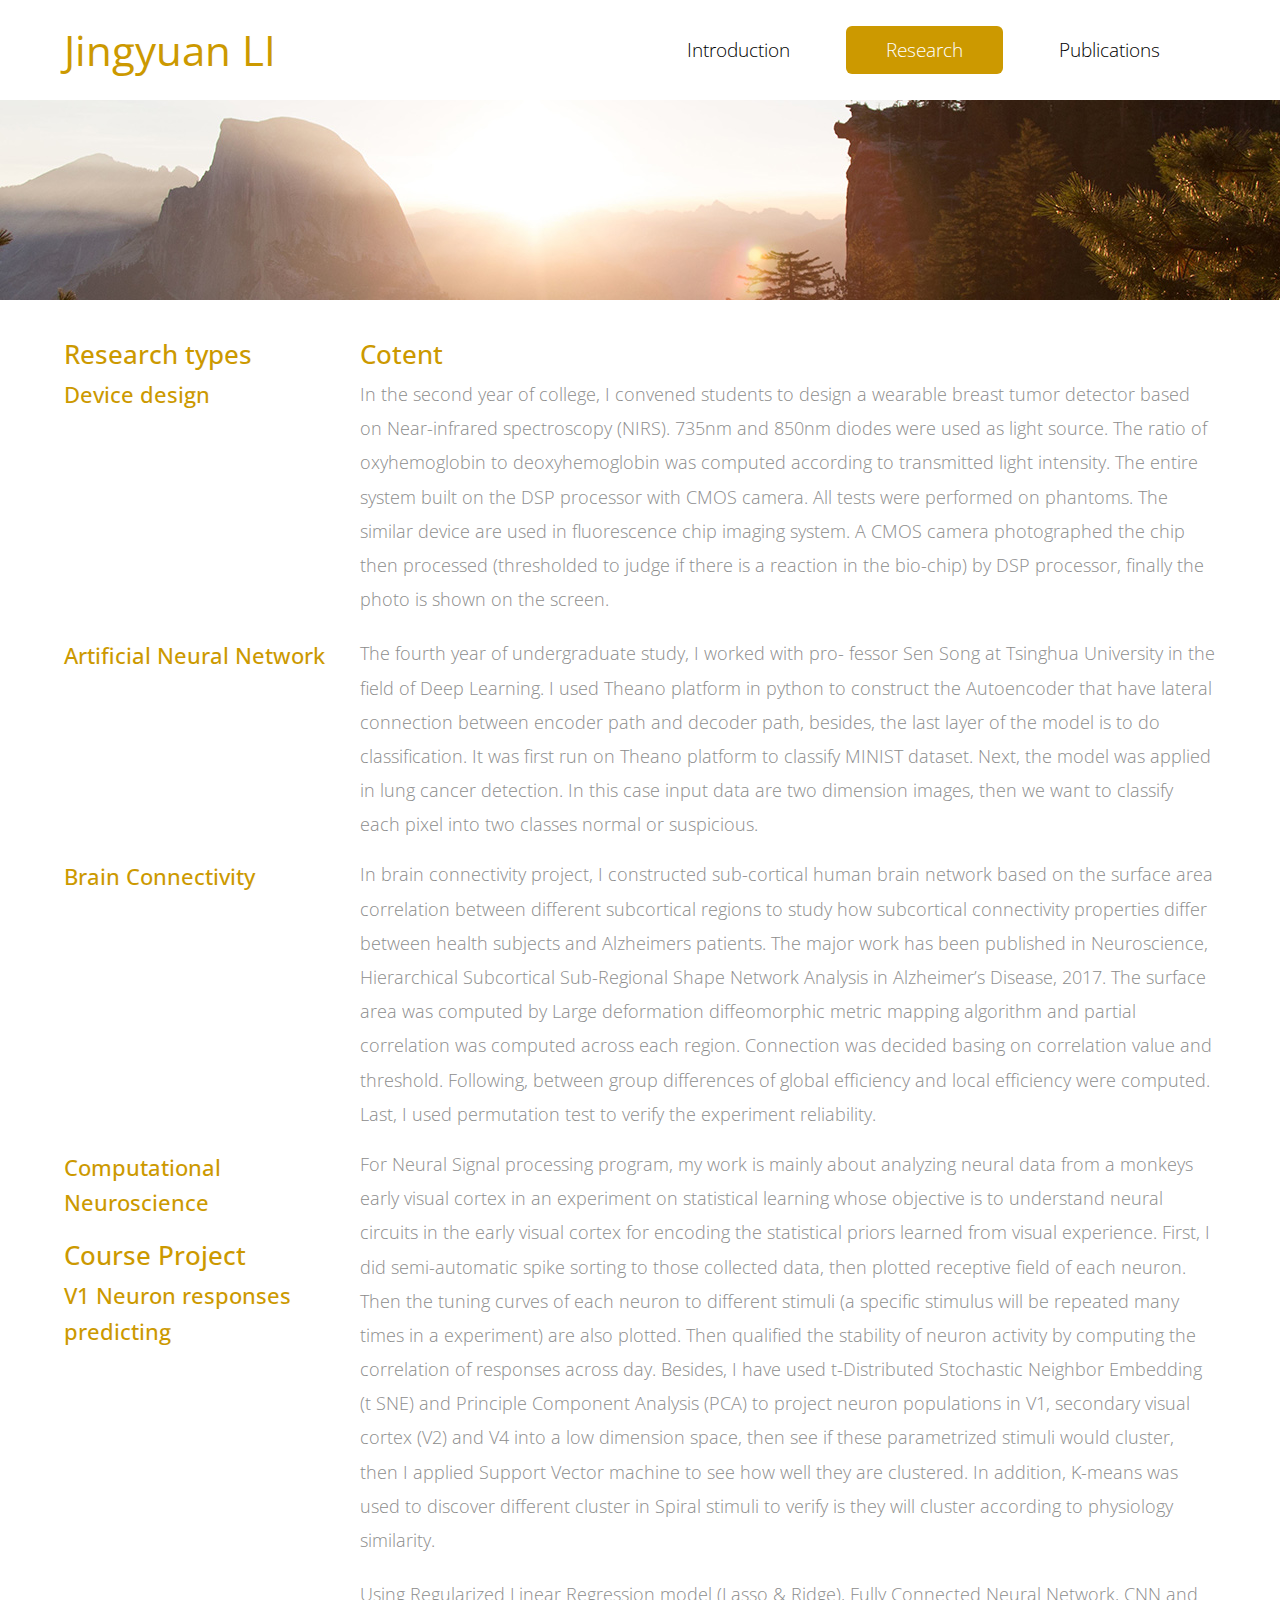
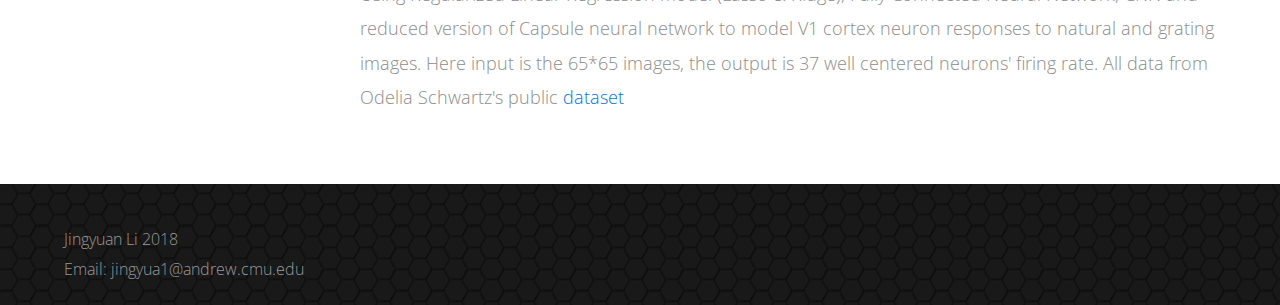
==== about.html @ c5bc5952 "my webpage" ====
<!DOCTYPE html>
<html>
<head>
    <meta charset="utf-8">
    <meta http-equiv="X-UA-Compatible" content="IE=edge">
    <meta name="viewport" content="width=device-width, initial-scale=1">

    <title>Classic - About Page</title>
<!--
Classic Template
http://www.templatemo.com/tm-488-classic
-->
    <!-- load stylesheets -->
    <link rel="stylesheet" href="https://fonts.googleapis.com/css?family=Open+Sans:300,400">  <!-- Google web font "Open Sans" -->
    <link rel="stylesheet" href="css/bootstrap.min.css">                                      <!-- Bootstrap style -->
    <link rel="stylesheet" href="css/templatemo-style.css">                                   <!-- Templatemo style -->

    <!-- HTML5 shim and Respond.js for IE8 support of HTML5 elements and media queries -->
    <!-- WARNING: Respond.js doesn't work if you view the page via file:// -->
        <!--[if lt IE 9]>
          <script src="https://oss.maxcdn.com/html5shiv/3.7.2/html5shiv.min.js"></script>
          <script src="https://oss.maxcdn.com/respond/1.4.2/respond.min.js"></script>
          <![endif]-->
</head>

    <body>
       
        <div class="tm-header">
            <div class="container-fluid">
                <div class="tm-header-inner">
                    <a href="#" class="navbar-brand tm-site-name">Jingyuan LI</a>
                    
                    <!-- navbar -->
                    <nav class="navbar tm-main-nav">

                        <button class="navbar-toggler hidden-md-up" type="button" data-toggle="collapse" data-target="#tmNavbar">
                            &#9776;
                        </button>
                        
                        <div class="collapse navbar-toggleable-sm" id="tmNavbar">
                            <ul class="nav navbar-nav">
                                <li class="nav-item">
                                    <a href="index.html" class="nav-link">Introduction</a>
                                </li>
                                <li class="nav-item active">
                                    <a href="about.html" class="nav-link">Research</a>
                                </li>
                                <li class="nav-item">
                                    <a href="blog.html" class="nav-link">Publications</a>
                                </li>
                            </ul>                        
                        </div>
                        
                    </nav>  

                </div>                                  
            </div>            
        </div>

        <div class="tm-about-img-container">
            
        </div>

        <section class="tm-section">
            <div class="container-fluid">
                <div class="row tm-2-rows-sm-swap">
                    <div class="col-xs-12 col-sm-12 col-md-4 col-lg-3 col-xl-3 tm-2-rows-sm-down-2">
                        <!--
                        <h3 class="tm-gold-text">Sidebar Links</h3>
                        
                        <nav>
                            <ul class="nav">
                                <li><a href="#" class="tm-text-link">Lorem ipsum dolor sit</a></li>
                                <li><a href="#" class="tm-text-link">Tincidunt non faucibus placerat</a></li>
                                <li><a href="#" class="tm-text-link">Vestibulum tempor ac lectus</a></li>
                                <li><a href="#" class="tm-text-link">Fusce non turpis euismod</a></li>
                                <li><a href="#" class="tm-text-link">Nam in augue consectetur</a></li>
                                <li><a href="#" class="tm-text-link">Text Link Color #006699</a></li>
                            </ul>
                        </nav>
                        -->
                        <h3 class="tm-gold-text">Research types</h3>
                        <h4 class="tm-margin-b-type1 tm-gold-text">Device design</h4>
                        <h4 class="tm-margin-b-type2 tm-gold-text">Artificial Neural Network</h4>
                        <h4 class="tm-margin-b-type3 tm-gold-text">Brain Connectivity</h4>
                        <h4 class="tm-margin-b-type4 tm-gold-text">Computational Neuroscience</h4>
                        <h3 class="tm-gold-text">Course Project</h3>
                        <h4 class="tm-margin-b-type4 tm-gold-text">V1 Neuron responses predicting</h4>


                    </div>

                    <div class="col-xs-12 col-sm-12 col-md-8 col-lg-9 col-xl-9 tm-2-rows-sm-down-1">
                        <h3 class="tm-gold-text">Cotent</h3>
                        <p class="tm-margin-b-20">In the second year of college, I convened students to design a wearable breast tumor
                            detector based on Near-infrared spectroscopy (NIRS). 735nm and 850nm diodes were used
                            as light source. The ratio of oxyhemoglobin to deoxyhemoglobin was computed according
                            to transmitted light intensity. The entire system built on the DSP processor with CMOS
                            camera. All tests were performed on phantoms. The similar device are used in fluorescence chip imaging system.
                            A CMOS camera photographed the chip then processed (thresholded to judge if there is a
                            reaction in the bio-chip) by DSP processor, finally the photo is shown on the screen.</p>
                        <p> The fourth year of undergraduate study, I worked with pro- fessor Sen Song at Tsinghua
                            University in the field of Deep Learning. I used Theano platform in python to construct
                            the Autoencoder that have lateral connection between encoder path and decoder path, besides,
                            the last layer of the model is to do classification. It was first run on Theano platform to
                            classify MINIST dataset. Next, the model was applied in lung cancer detection.
                            In this case input data are two dimension images, then we want to classify each pixel into two classes normal
                            or suspicious.</p>
                        <p>In brain connectivity project, I constructed sub-cortical human brain network
                            based on the surface area correlation between different subcortical regions to study
                            how subcortical connectivity properties differ between health subjects and Alzheimers
                            patients. The major work has been published in Neuroscience, Hierarchical Subcortical
                            Sub-Regional Shape Network Analysis in Alzheimer’s Disease, 2017.
                            The surface area was computed by Large deformation diffeomorphic metric mapping algorithm
                            and partial correlation was computed across each region. Connection was decided basing on
                            correlation value and threshold. Following, between group differences of global efficiency
                            and local efficiency were computed. Last, I used permutation test to verify the experiment
                            reliability.
                         </p>
                        <p class="tm-margin-b-20">
                            For Neural Signal processing program, my work is mainly about analyzing neural data from a monkeys
                            early visual cortex in an experiment on statistical learning whose objective is to understand neural
                            circuits in the early visual cortex for encoding the statistical priors learned from visual experience.
                            First, I did semi-automatic spike sorting to those collected data, then plotted receptive field of each neuron.
                            Then the tuning curves of each neuron to different stimuli (a specific stimulus will be repeated many times in a
                            experiment) are also plotted. Then qualified the stability of neuron activity by computing the correlation of
                            responses across day. Besides, I have used t-Distributed Stochastic Neighbor Embedding (t SNE) and Principle
                            Component Analysis (PCA) to project neuron populations in V1, secondary visual cortex (V2) and V4 into a
                            low dimension space, then see if these parametrized stimuli would cluster, then I applied Support Vector machine
                            to see how well they are clustered. In addition, K-means was used to discover different cluster in Spiral stimuli
                            to verify is they will cluster according to physiology similarity.
                        </p>
                        <p class="tm-margin-b-20">
                            Using Regularized Linear Regression model (Lasso & Ridge), Fully Connected Neural Network, CNN and reduced version of Capsule neural network
                            to model V1 cortex neuron responses to natural and grating images. Here input is the 65*65 images, the output is 37 well centered
                            neurons' firing rate. All data from Odelia Schwartz's public <a class="tm-margin-b-10" href="https://www.nature.com/articles/nn.4128">dataset</a>
                        </p>
                    </div>
                </div>

                </div> <!-- row -->

            </div>
        </section>
        
        <footer class="tm-footer">
            <div class="container-fluid">




                    <!-- Add the extra clearfix for only the required viewport 
                        http://stackoverflow.com/questions/24590222/bootstrap-3-grid-with-different-height-in-each-item-is-it-solvable-using-only
                    -->

                <div class="row">
                    <div class="col-xs-12 tm-copyright-col">
                        <p class="tm-copyright-text">Jingyuan Li 2018</p>
                        <p class="tm-copyright-text">Email: jingyua1@andrew.cmu.edu</p>
                    </div>
                </div>
            </div>
        </footer>

        <!-- load JS files -->
        <script src="js/jquery-1.11.3.min.js"></script>             <!-- jQuery (https://jquery.com/download/) -->
        <script src="https://www.atlasestateagents.co.uk/javascript/tether.min.js"></script> <!-- Tether for Bootstrap, http://stackoverflow.com/questions/34567939/how-to-fix-the-error-error-bootstrap-tooltips-require-tether-http-github-h --> 
        <script src="js/bootstrap.min.js"></script>                 <!-- Bootstrap (http://v4-alpha.getbootstrap.com/) -->
       
</body>
</html>
---- css/templatemo-style.css ----
/* 

Classic Template

http://www.templatemo.com/tm-488-classic

-----------------------------*/

body {
	color: #8c8c8c;
	font-family: 'Open Sans', Helvetica, Arial, sans-serif;
	font-size: 18px;
	font-weight: 300;
	overflow-x: hidden;
}

a, button { transition: all 0.3s ease; }
a:hover,
a:focus {
	text-decoration: none;
	outline: none;
}

h2 { font-size: 2.2rem; }
.tm-thin-font { font-weight: 300; }

.container-fluid {
	margin-left: auto;
	margin-right: auto;
	max-width: 2780px;
	overflow-x: hidden;
}

@media (max-width: 2780px) {
	.container-fluid {
		padding-left: 5%;
		padding-right: 5%;
	}
}

.tm-header-inner {
	display: -webkit-flex;
	display: -ms-flexbox;
	display: flex;
	-webkit-align-items: center;
	    -ms-flex-align: center;
	        align-items: center;
	-webkit-justify-content: space-between;
	    -ms-flex-pack: justify;
	        justify-content: space-between;
	height: 100px;
}

.tm-site-name {
	color: #cc9900;
	display: block;
	font-size: 2.6rem;
	font-weight: 400;
}

.tm-main-nav { font-size: 1.2rem; }

.navbar-nav .nav-link {
	border-radius: 6px;
	color: black;
	padding: 10px 40px;
}

.nav-item.active .nav-link,
.nav-link:hover,
.nav-link:focus {
	color: white;
	background-color: #cc9900;

}

.tm-gold-text { color: #cc9900; }

.tm-section {
	padding-top: 40px;
	padding-bottom: 50px;
}

.tm-home-img-container {
	background-image: url('../img/tm-home-img.jpg');
	background-size: auto;
	background-position: center;
	background-repeat: no-repeat;
	height: 500px;
}

.tm-about-img-container { background-image: url('../img/tm-about-img.jpg');	}
.tm-blog-img-container { background-image: url('../img/tm-blog-img.jpg'); }
.tm-contact-img-container { background-image: url('../img/tm-contact-img.jpg'); }

.tm-about-img-container,
.tm-blog-img-container,
.tm-contact-img-container {
	background-size: auto 200px;
	background-position: center;
	background-repeat: no-repeat;
	height: 200px;
}

.tm-title {
	margin-bottom: 1rem;
	line-height: 1.4;
}

.tm-subtitle {
	font-size: 1.4rem;
	max-width: 800px;
	margin: 0 auto 80px;
}

.tm-content-box {
	max-width: 620px;
	margin: 0 auto;
}

h3 { font-size: 1.65rem; }
h4 { 
	font-size: 1.4rem;
	line-height: 1.6;
}

.tm-btn {
	color: white;
	background-color: #cc9900;
	border: none;
	border-radius: 5px;
	display: inline-block;
	padding: 10px 30px;
}

.tm-btn:hover,
.tm-btn:focus {
	background-color: #906E09;
	color: white;
	outline: none;
}

.tm-btn-gray { background-color: #666666; }
.tm-btn-gray:hover,
.tm-btn-gray:focus {
	background-color: #515050;	
}
.tm-margin-b-5 { margin-bottom: 5px; }
.tm-margin-b-15 { margin-bottom: 15px; }
.tm-margin-b-20 { margin-bottom: 20px; }
.tm-margin-b-30 { margin-bottom: 30px; }
.tm-margin-b-40 { margin-bottom: 40px; }
.tm-margin-b-type1 { margin-bottom: 225px; }
.tm-margin-b-type2 { margin-bottom: 185px; }
.tm-margin-b-type3 { margin-bottom: 255px; }
.tm-margin-b-type4 { margin-bottom: 20px; }
.tm-margin-t-big { margin-top: 90px; }
.tm-margin-t-mid { margin-top: 60px; }
.tm-margin-t-small { margin-top: 30px; }

.tm-text-link { 
	color: #006699; 
	line-height: 2.8;
	text-decoration: underline;
}
.tm-overflow-auto { overflow: auto; }
.tm-small-font { font-size: 1rem; }
.tm-related-post { margin-bottom: 40px; }
.tm-related-post:last-child { margin-bottom: 0; }
.media-left { padding-right: 25px; }
.media-body {
	border-bottom: 1px solid #ccc;
	padding-bottom: 25px;
}

.tm-media-description { margin-bottom: 0; }

.tm-2-col-right { padding-left: 20px; }
.tm-6-col-right { padding-left: 80px; }
.tm-footer {
	color: #c6c6c6;
	background-color: #191919;
	background-image: url('../img/classic-pattern-bg.png');
	font-size: 1rem;
	padding-top: 40px;
	padding-bottom: 20px;
}

.tm-footer-links-container { padding-left: 10px; }

.tm-footer-link {
	color: #CCCC66;
	line-height: 2.8;
	text-decoration: underline;
}

.tm-footer-link:hover,
.tm-footer-link:focus {
	color: #CCCC66;
	text-decoration: none;
}
.tm-footer-thumbnail { margin-bottom: 5px; }

.tm-copyright-text { 
	color: #999999; 
	margin-bottom: 0;
}

hr { border-top: 1px solid #CCCCCC; }
p { line-height: 1.9; }

.tm-gray-bg { 
	background-color: #CCCCCC; 
	color: black;
	padding: 30px 20px 20px;
}
.tm-footer-content-box-title { margin-bottom: 30px; }

.tm-img-post { margin-bottom: 30px; }

.tm-aside-r { padding-left: 30px; }

.form-control {
	border-radius: 0;
	font-size: 1.1rem;
	padding: 0.75rem 1rem;
}

.form-control:focus { border-color: #CC9900; }

.tm-form-description { margin-top: 30px; }
.tm-contact-form { padding-top: 20px; }

#google-map {
    height: 333px;
    width: 100%;
    margin-top: 40px;
}

.tm-contact-right { padding-left: 30px; }
.tm-p-small { font-size: 1rem; }

@media (max-width: 1199px) {
	.tm-2-col-left { padding-right: 0; }
	.tm-2-col-right { padding-left: 0; }
	.tm-text-link {
		line-height: 2.2;
	}
	.container-fluid {
		padding-left: 4%;
		padding-right: 4%;
	}
}

@media (max-width: 991px){

	.tm-home-img-container {
		background:none;
		height: auto;
	}

	.tm-subtitle { margin-bottom: 40px; }
	
	#tmNavbar .navbar-nav .nav-link { padding: 10px 25px; }
	.media { max-width: 240px; }
	.media-left {
		display: block;
		margin-bottom: 20px;
	}

	.tm-content-box { margin-bottom: 50px; }
	.tm-text-link { line-height: 2.4; }

	.tm-section {
	    padding-top: 50px;
	    padding-bottom: 60px;
	}

	.tm-2-col-left, .tm-2-col-right { 
		margin: 0 auto;
		max-width: 660px; 
	}
	
	.tm-margin-t-big { margin-top: 30px; }
	.media { max-width: 100%; }
	.media-left {
		display: table-cell;
		margin-bottom: 0;
	}

	.tm-footer-content-box { margin-bottom: 40px; }

	.tm-2-rows-md-swap {
		display: -webkit-flex;
		display: -ms-flexbox;
		display: flex;
		-webkit-flex-direction: column;
		    -ms-flex-direction: column;
		        flex-direction: column;
	}

	.tm-2-rows-md-down-1 {
		-webkit-order: 1;
		    -ms-flex-order: 1;
		        order: 1;		
	}
	.tm-2-rows-md-down-2 {
		-webkit-order: 2;
		    -ms-flex-order: 2;
		        order: 2;
		margin-bottom: 0;
		margin-top: 30px;		
	}

	.tm-contact-right { 
		padding-left: 15px; 
		padding-top: 40px;
	}
}

@media (max-width: 897px) {
	.tm-btn {
		padding: 10px 15px;
		font-size: 1rem;
	}
}

@media (max-width: 767px) {
	.tm-main-nav {
		position: fixed;
		right: 0;
		top: 21px;
		z-index: 1000;
	}
	#tmNavbar .navbar-nav .nav-item { float: none; }
	#tmNavbar .navbar-nav .nav-link { padding: 10px 35px; }
	#tmNavbar {
		background: white; 
		border-radius: 6px;
	}
	#tmNavbar .navbar-nav .nav-item+.nav-item { margin-left: 0; }
	.navbar-toggler {
		background: white;
		border-color: #cc9900;
		color: #cc9900;
		display: block;
		margin-left: auto;
		margin-right: 0;
	}
	.navbar-toggler:focus { outline: none; }
	.tm-content-box { margin-bottom: 50px; }
	
	.tm-2-col-left {
		padding-right: 0;
		max-width: 660px;
	}

	.tm-2-col-right { padding-left: 0; }
	.tm-margin-b-40 { margin-bottom: 25px; }
	
	.tm-copyright-text { padding-top: 0; }
	.tm-gray-bg { padding: 20px 20px 10px; }
	.tm-footer { padding-bottom: 15px; }

	.tm-2-rows-sm-swap {
		display: -webkit-flex;
		display: -ms-flexbox;
		display: flex;
		-webkit-flex-direction: column;
		    -ms-flex-direction: column;
		        flex-direction: column;
	}

	.tm-2-rows-sm-down-1 {
		-webkit-order: 1;
		    -ms-flex-order: 1;
		        order: 1;		
	}
	.tm-2-rows-sm-down-2 {
		-webkit-order: 2;
		    -ms-flex-order: 2;
		        order: 2;
		margin-bottom: 0;
		margin-top: 30px;		
	}

	.tm-sm-m-b { margin-bottom: 20px; }
	.tm-aside-r { padding-left: 15px; }
	.tm-aside-container {
		max-width: 310px;
		margin: 0 auto;
	}

	.tm-blog-post {	padding-bottom: 10px; }
	.tm-content-box-contact {
		margin-top: 40px;
		margin-bottom: 0;
	}

	.tm-contact-row-related-posts {	margin-top: 40px; }
}

@media (max-width: 543px) {
	.tm-footer-links-container { padding-left: 0; }
	.tm-xs-m-t { margin-top: 20px; }
	.tm-btn { padding: 10px 30px; }
}

@media(max-width: 510px) {
	.media { max-width: 240px; }
	.media-left {
		display: block;
		margin-bottom: 20px;
	}
		
	.tm-section {
		padding-top: 10%;
		padding-bottom: 10%;
	}

	.tm-subtitle { margin-bottom: 20px; }
	.tm-margin-b-40 { margin-bottom: 15px; }
	.tm-content-box { margin-bottom: 40px; }
	.tm-margin-t-mid { margin-top: 30px; }
	.tm-footer-content-box { margin-bottom: 40px; }
	.tm-footer-content-box-title { margin-bottom: 15px; }
	#google-map { margin-top: 25px; }
	.tm-map-section { margin-top: 50px; }

	.tm-contact-related-posts-container {
		max-width: 240px;
		margin-left: auto;
		margin-right: auto;
	}
}
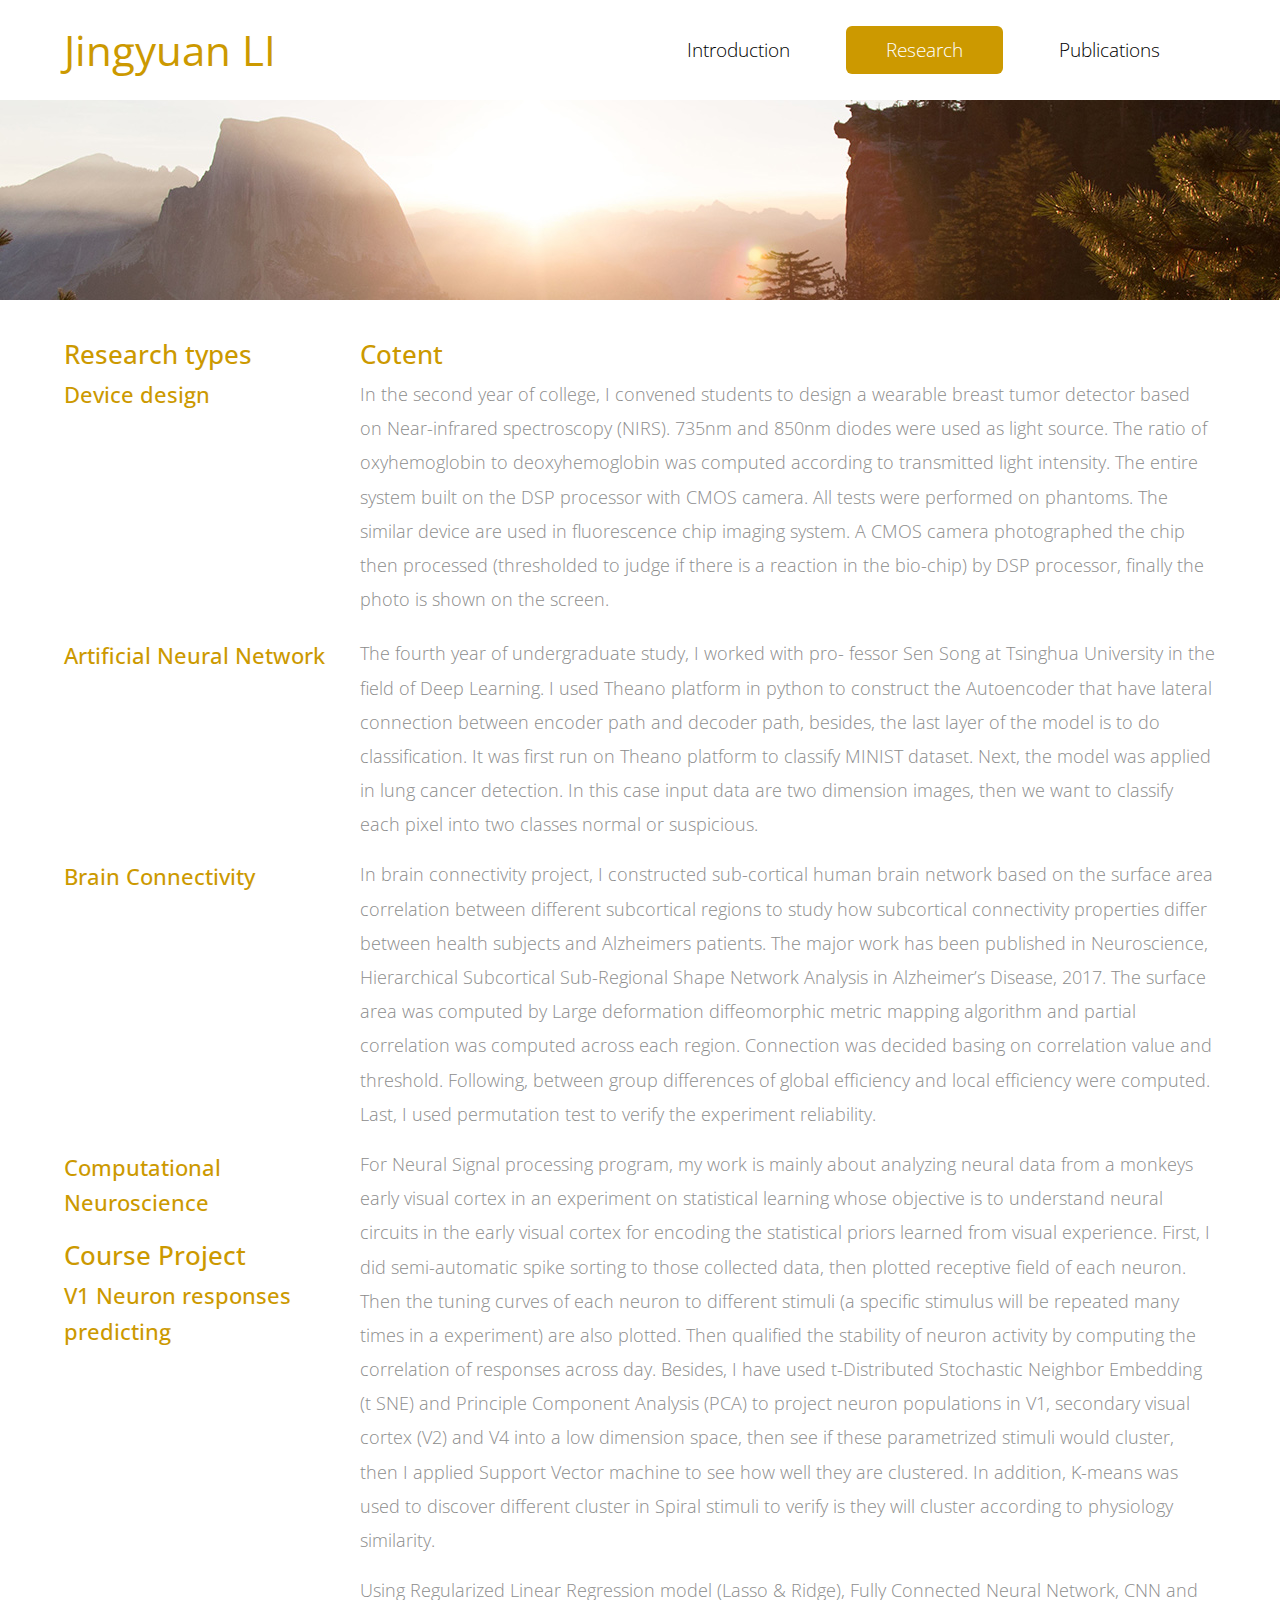
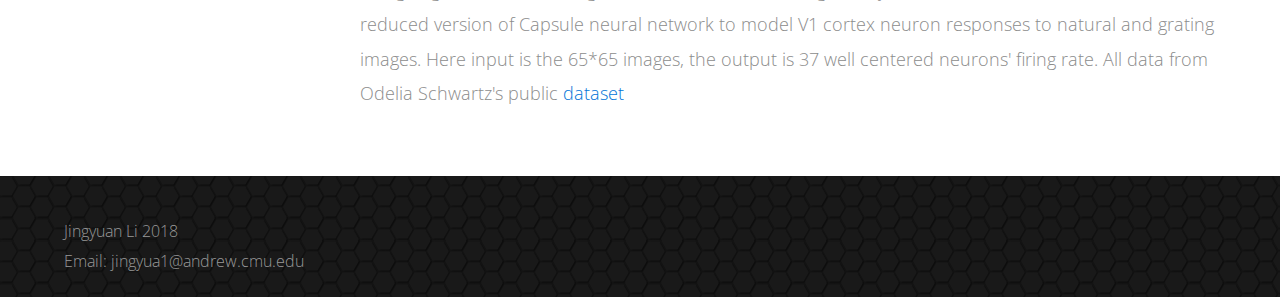
==== commit 8f01049b: "revise some mistakes" ====
--- a/about.html
+++ b/about.html
@@ -117,7 +117,7 @@
                             and local efficiency were computed. Last, I used permutation test to verify the experiment
                             reliability.
                          </p>
-                        <p class="tm-margin-b-20">
+                        <p class="tm-margin-b-60">
                             For Neural Signal processing program, my work is mainly about analyzing neural data from a monkeys
                             early visual cortex in an experiment on statistical learning whose objective is to understand neural
                             circuits in the early visual cortex for encoding the statistical priors learned from visual experience.
@@ -130,7 +130,8 @@
                             to see how well they are clustered. In addition, K-means was used to discover different cluster in Spiral stimuli
                             to verify is they will cluster according to physiology similarity.
                         </p>
-                        <p class="tm-margin-b-20">
+
+                        <p class="tm-margin-b-big">
                             Using Regularized Linear Regression model (Lasso & Ridge), Fully Connected Neural Network, CNN and reduced version of Capsule neural network
                             to model V1 cortex neuron responses to natural and grating images. Here input is the 65*65 images, the output is 37 well centered
                             neurons' firing rate. All data from Odelia Schwartz's public <a class="tm-margin-b-10" href="https://www.nature.com/articles/nn.4128">dataset</a>
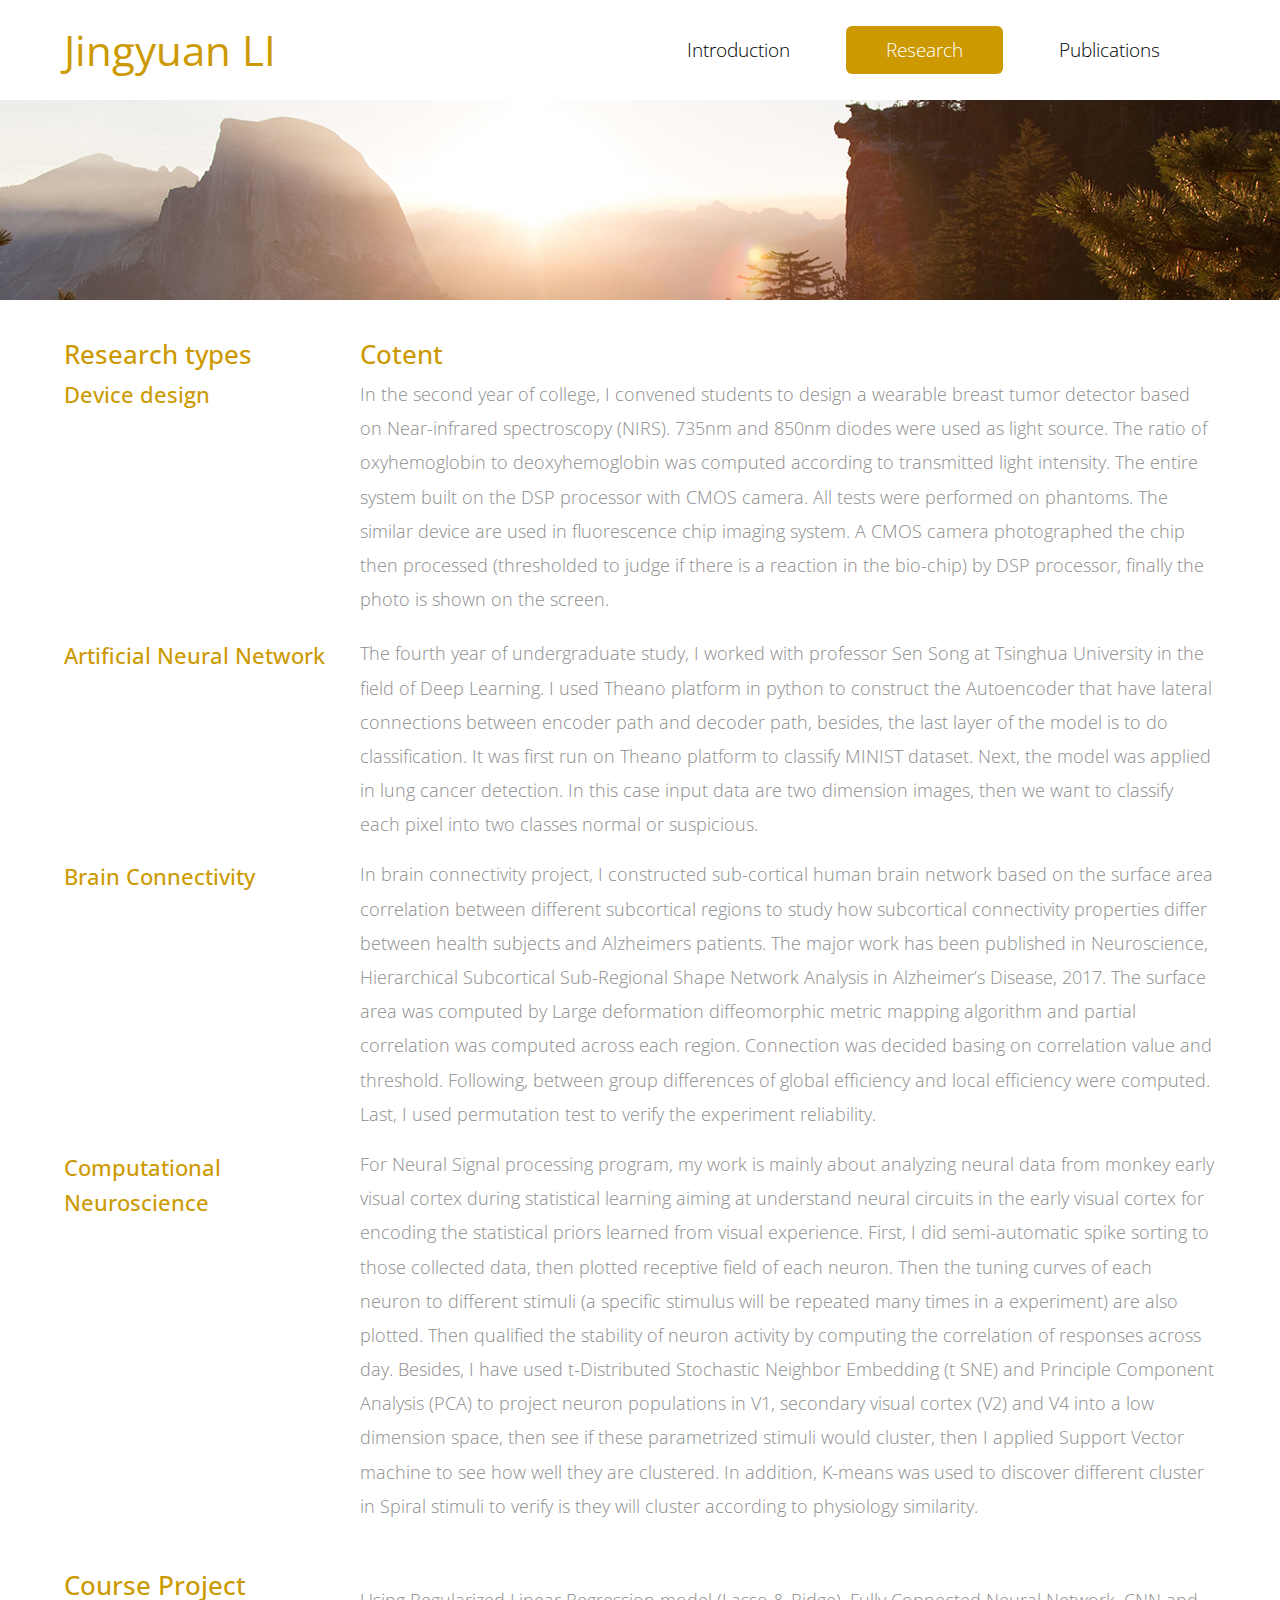
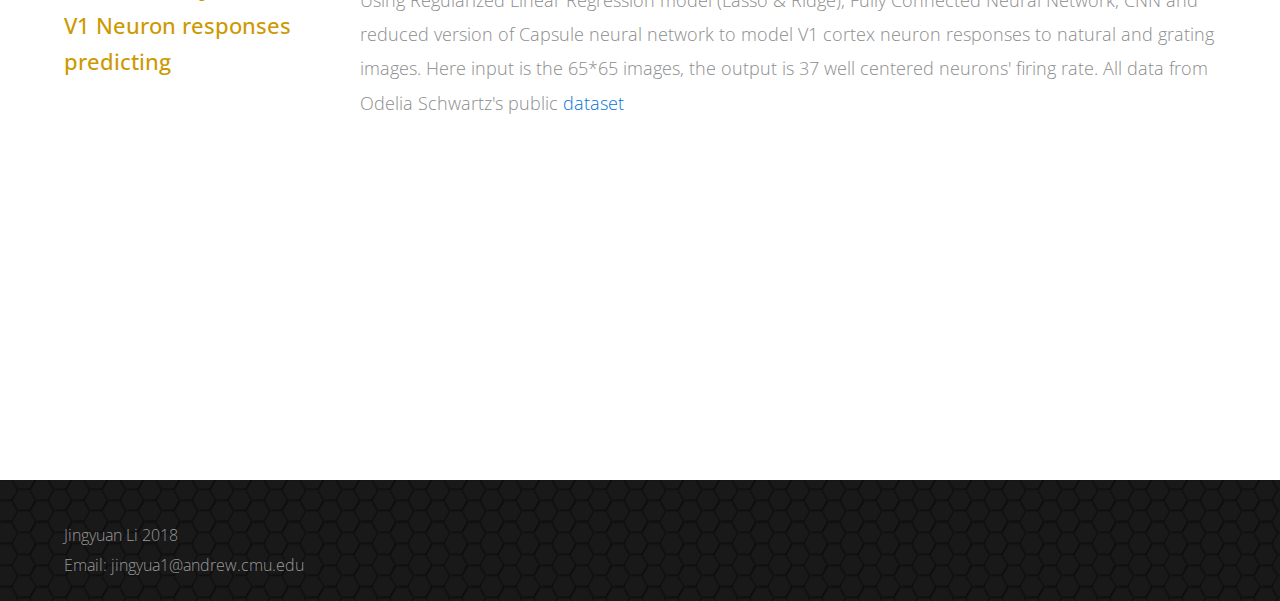
==== commit f62b3e21: "update informatkion" ====
--- a/about.html
+++ b/about.html
@@ -99,9 +99,9 @@
                             camera. All tests were performed on phantoms. The similar device are used in fluorescence chip imaging system.
                             A CMOS camera photographed the chip then processed (thresholded to judge if there is a
                             reaction in the bio-chip) by DSP processor, finally the photo is shown on the screen.</p>
-                        <p> The fourth year of undergraduate study, I worked with pro- fessor Sen Song at Tsinghua
+                        <p> The fourth year of undergraduate study, I worked with professor Sen Song at Tsinghua
                             University in the field of Deep Learning. I used Theano platform in python to construct
-                            the Autoencoder that have lateral connection between encoder path and decoder path, besides,
+                            the Autoencoder that have lateral connections between encoder path and decoder path, besides,
                             the last layer of the model is to do classification. It was first run on Theano platform to
                             classify MINIST dataset. Next, the model was applied in lung cancer detection.
                             In this case input data are two dimension images, then we want to classify each pixel into two classes normal
@@ -118,8 +118,8 @@
                             reliability.
                          </p>
                         <p class="tm-margin-b-60">
-                            For Neural Signal processing program, my work is mainly about analyzing neural data from a monkeys
-                            early visual cortex in an experiment on statistical learning whose objective is to understand neural
+                            For Neural Signal processing program, my work is mainly about analyzing neural data from monkey
+                            early visual cortex during statistical learning aiming at understand neural
                             circuits in the early visual cortex for encoding the statistical priors learned from visual experience.
                             First, I did semi-automatic spike sorting to those collected data, then plotted receptive field of each neuron.
                             Then the tuning curves of each neuron to different stimuli (a specific stimulus will be repeated many times in a
@@ -169,4 +169,4 @@
         <script src="js/bootstrap.min.js"></script>                 <!-- Bootstrap (http://v4-alpha.getbootstrap.com/) -->
        
 </body>
-</html>+</html>
--- a/css/templatemo-style.css
+++ b/css/templatemo-style.css
@@ -150,10 +150,11 @@
 .tm-margin-b-20 { margin-bottom: 20px; }
 .tm-margin-b-30 { margin-bottom: 30px; }
 .tm-margin-b-40 { margin-bottom: 40px; }
+.tm-margin-b-60 { margin-bottom: 60px; }
 .tm-margin-b-type1 { margin-bottom: 225px; }
 .tm-margin-b-type2 { margin-bottom: 185px; }
 .tm-margin-b-type3 { margin-bottom: 255px; }
-.tm-margin-b-type4 { margin-bottom: 20px; }
+.tm-margin-b-type4 { margin-bottom: 350px; }
 .tm-margin-t-big { margin-top: 90px; }
 .tm-margin-t-mid { margin-top: 60px; }
 .tm-margin-t-small { margin-top: 30px; }
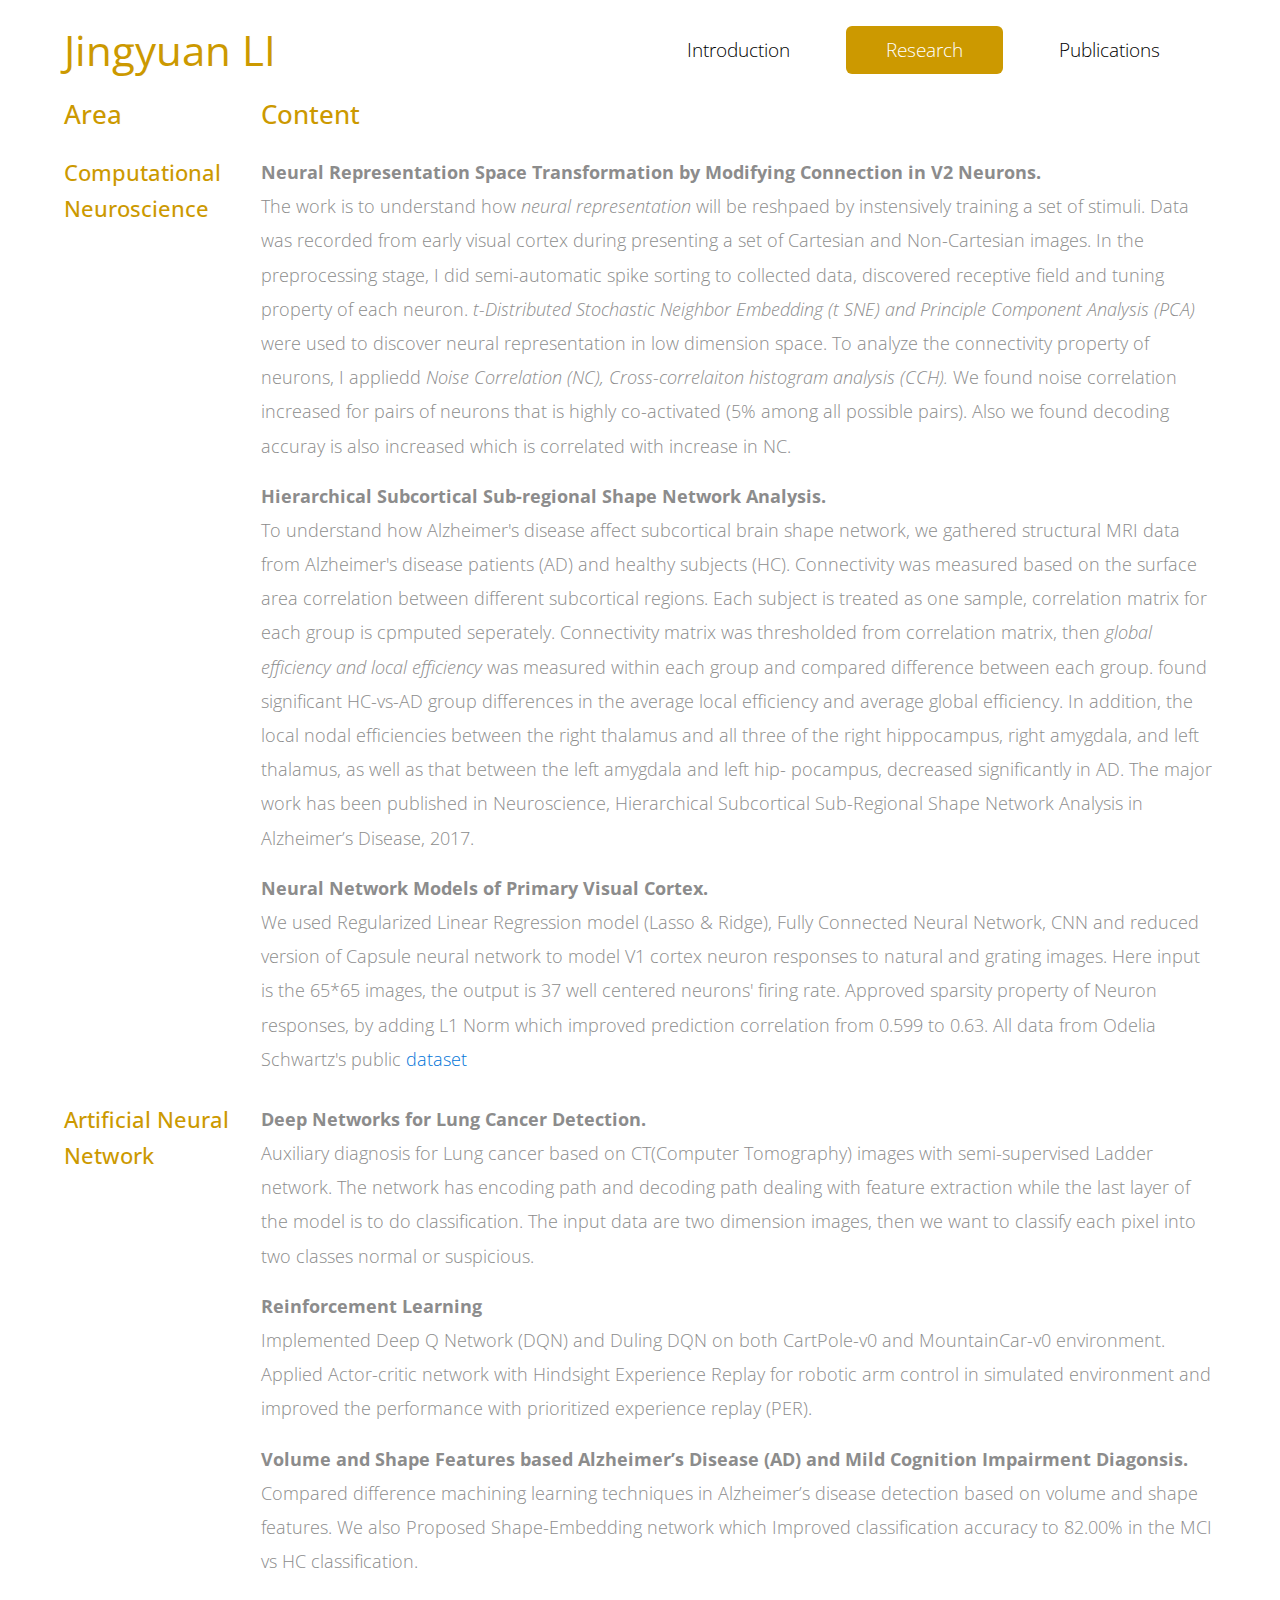
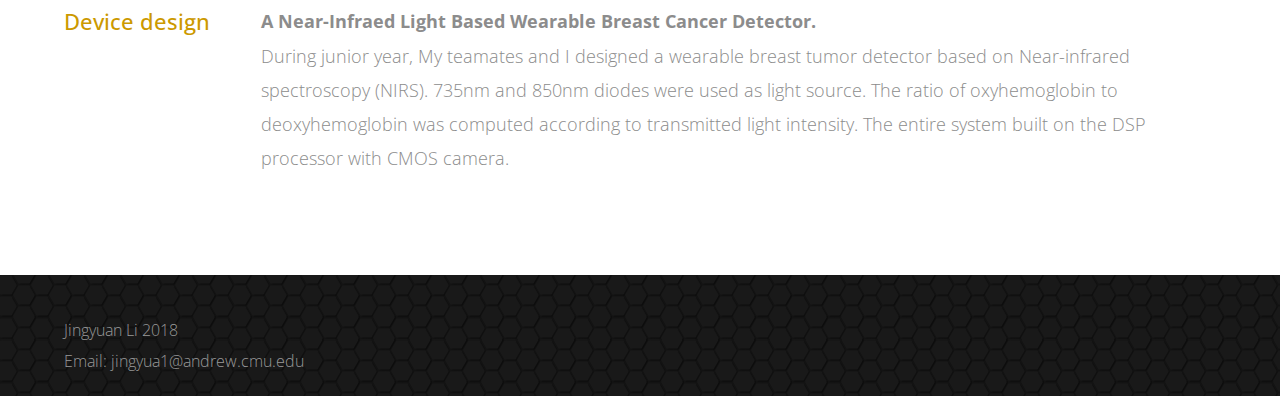
==== commit e3c7f3c3: "update at Dec 8" ====
--- a/about.html
+++ b/about.html
@@ -57,14 +57,111 @@
             </div>            
         </div>
 
-        <div class="tm-about-img-container">
+        <!-- <div class="tm-about-img-container"> -->
             
         </div>
 
-        <section class="tm-section">
-            <div class="container-fluid">
-                <div class="row tm-2-rows-sm-swap">
-                    <div class="col-xs-12 col-sm-12 col-md-4 col-lg-3 col-xl-3 tm-2-rows-sm-down-2">
+
+
+        <section class="tm-section_small">
+            <div class="container-fluid">
+                <div class="row tm-2-rows-sm-swap">
+                    <div class="col-xs-2 col-sm-2 col-md-2 col-lg-2 col-xl-2 tm-2-rows-sm-down-2">
+                        <h3 class="tm-gold-text">Area</h3>
+                        
+                    </div>
+
+                    <div class="col-xs-10 col-sm-10 col-md-10 col-lg-10 col-xl-10 tm-2-rows-sm-down-1">
+                       <h3 class="tm-gold-text">Content</h3>
+                        </p>
+                    </div>
+                </div>
+
+                </div> <!-- row -->
+
+            </div>
+        </section>
+
+<section class="tm-section_small">
+            <div class="container-fluid">
+                <div class="row tm-2-rows-sm-swap">
+                    <div class="col-xs-2 col-sm-2 col-md-2 col-lg-2 col-xl-2 tm-2-rows-sm-down-2">
+                        <h4 class="tm-margin-b-type4 tm-gold-text">Computational Neuroscience</h4>
+                    </div>
+
+                    <div class="col-xs-10 col-sm-10 col-md-10 col-lg-10 col-xl-10 tm-2-rows-sm-down-1">
+                       <p> <b> Neural Representation Space Transformation by Modifying Connection in V2 Neurons.</b>
+                       <br />
+                            The work is to understand how <em> neural representation </em> will be reshpaed by instensively training a set of stimuli. Data was recorded from
+                            early visual cortex during presenting a set of Cartesian and Non-Cartesian images. 
+                            In the preprocessing stage, I did semi-automatic spike sorting to collected data, discovered receptive field and tuning property of each neuron.
+                            <em> t-Distributed Stochastic Neighbor Embedding (t SNE) and Principle
+                            Component Analysis (PCA) </em> were used to discover neural representation in low dimension space. To analyze the connectivity property of neurons, I appliedd <em> Noise Correlation (NC), Cross-correlaiton histogram analysis (CCH). </em> We found noise correlation increased for pairs of neurons that is highly co-activated (5% among all possible pairs). Also we found decoding accuray is also increased which is correlated with increase in NC.
+                        </p>
+                        <p> 
+                            <b>Hierarchical Subcortical Sub-regional Shape Network Analysis.</b> <br />
+
+                        To understand how Alzheimer's disease affect subcortical brain shape network, we gathered structural MRI data from Alzheimer's disease patients (AD) and healthy subjects (HC). Connectivity was measured 
+                            based on the surface area correlation between different subcortical regions. Each subject is treated as one sample, correlation matrix for each group is cpmputed seperately. Connectivity matrix was thresholded from correlation matrix, then <em> global efficiency and local efficiency</em> was measured within each group and compared difference between each group. found significant HC-vs-AD group differences in the average local efficiency and average global efficiency. In addition, the local nodal efficiencies between the right thalamus and all three of the right hippocampus, right amygdala, and left thalamus, as well as that between the left amygdala and left hip- pocampus, decreased significantly in AD.
+                            The major work has been published in Neuroscience, Hierarchical Subcortical
+                            Sub-Regional Shape Network Analysis in Alzheimer’s Disease, 2017.
+                            </p>
+
+                            <p>
+                                <b> Neural Network Models of Primary Visual Cortex.</b>
+                            <br />
+                              We used Regularized Linear Regression model (Lasso & Ridge), Fully Connected Neural Network, CNN and reduced version of Capsule neural network
+                            to model V1 cortex neuron responses to natural and grating images. Here input is the 65*65 images, the output is 37 well centered
+                            neurons' firing rate. Approved sparsity property of Neuron responses, by adding L1 Norm which improved prediction correlation from
+                            0.599 to 0.63. All data from Odelia Schwartz's public <a class="tm-margin-b-10" href="https://www.nature.com/articles/nn.4128">dataset</a>
+                            <p> 
+                        </p>
+                    </div>
+                </div>
+
+                </div> <!-- row -->
+
+            </div>
+        </section>
+
+        <section class="tm-section_small">
+            <div class="container-fluid">
+                <div class="row tm-2-rows-sm-swap">
+                    <div class="col-xs-2 col-sm-2 col-md-2 col-lg-2 col-xl-2 tm-2-rows-sm-down-2">
+                       
+                        <h4 class="tm-margin-b-type2 tm-gold-text">Artificial Neural Network</h4>
+   
+                    </div>
+
+                    <div class="col-xs-10 col-sm-10 col-md-10 col-lg-10 col-xl-10 tm-2-rows-sm-down-1">
+                       
+                        <p> <b>Deep Networks for Lung Cancer Detection.</b>
+                            <br /> Auxiliary diagnosis for Lung cancer based on CT(Computer Tomography) images with semi-supervised Ladder network. The network has encoding path and decoding path dealing with feature extraction while
+                            the last layer of the model is to do classification. 
+                            The input data are two dimension images, then we want to classify each pixel into two classes normal
+                            or suspicious.</p>
+
+                        <p> <b>Reinforcement Learning </b>
+                            <br />
+                            Implemented Deep Q Network (DQN) and Duling DQN on both CartPole-v0 and MountainCar-v0 environment. Applied Actor-critic network with Hindsight Experience Replay for robotic arm control in simulated environment
+                            and improved the performance with prioritized experience replay (PER).
+                        </p>
+                        <p> <b> Volume and Shape Features based Alzheimer’s Disease (AD) and Mild Cognition Impairment Diagonsis. </b>
+                            <br />
+                            Compared difference machining learning techniques in Alzheimer’s disease detection based on volume and shape features. We also Proposed Shape-Embedding network which Improved classification accuracy to 82.00% in the MCI vs HC classification.
+
+                    </div>
+                </div>
+
+                </div> <!-- row -->
+
+            </div>
+        </section>
+
+        <section class="tm-section_small">
+            <div class="container-fluid">
+                <div class="row tm-2-rows-sm-swap">
+                    <div class="col-xs-2 col-sm-2 col-md-2 col-lg-2 col-xl-2 tm-2-rows-sm-down-2">
                         <!--
                         <h3 class="tm-gold-text">Sidebar Links</h3>
                         
@@ -79,70 +176,37 @@
                             </ul>
                         </nav>
                         -->
-                        <h3 class="tm-gold-text">Research types</h3>
+                        
                         <h4 class="tm-margin-b-type1 tm-gold-text">Device design</h4>
-                        <h4 class="tm-margin-b-type2 tm-gold-text">Artificial Neural Network</h4>
-                        <h4 class="tm-margin-b-type3 tm-gold-text">Brain Connectivity</h4>
-                        <h4 class="tm-margin-b-type4 tm-gold-text">Computational Neuroscience</h4>
-                        <h3 class="tm-gold-text">Course Project</h3>
-                        <h4 class="tm-margin-b-type4 tm-gold-text">V1 Neuron responses predicting</h4>
-
-
-                    </div>
-
-                    <div class="col-xs-12 col-sm-12 col-md-8 col-lg-9 col-xl-9 tm-2-rows-sm-down-1">
-                        <h3 class="tm-gold-text">Cotent</h3>
-                        <p class="tm-margin-b-20">In the second year of college, I convened students to design a wearable breast tumor
+
+
+                    </div>
+
+                    <div class="col-xs-10 col-sm-10 col-md-10 col-lg-10 col-xl-10 tm-2-rows-sm-down-1">
+                        
+                        <p > <b>A Near-Infraed Light Based Wearable Breast Cancer Detector.</b>
+                            <br />
+                            During junior year, My teamates and I designed a wearable breast tumor
                             detector based on Near-infrared spectroscopy (NIRS). 735nm and 850nm diodes were used
                             as light source. The ratio of oxyhemoglobin to deoxyhemoglobin was computed according
                             to transmitted light intensity. The entire system built on the DSP processor with CMOS
-                            camera. All tests were performed on phantoms. The similar device are used in fluorescence chip imaging system.
-                            A CMOS camera photographed the chip then processed (thresholded to judge if there is a
-                            reaction in the bio-chip) by DSP processor, finally the photo is shown on the screen.</p>
-                        <p> The fourth year of undergraduate study, I worked with professor Sen Song at Tsinghua
-                            University in the field of Deep Learning. I used Theano platform in python to construct
-                            the Autoencoder that have lateral connections between encoder path and decoder path, besides,
-                            the last layer of the model is to do classification. It was first run on Theano platform to
-                            classify MINIST dataset. Next, the model was applied in lung cancer detection.
-                            In this case input data are two dimension images, then we want to classify each pixel into two classes normal
-                            or suspicious.</p>
-                        <p>In brain connectivity project, I constructed sub-cortical human brain network
-                            based on the surface area correlation between different subcortical regions to study
-                            how subcortical connectivity properties differ between health subjects and Alzheimers
-                            patients. The major work has been published in Neuroscience, Hierarchical Subcortical
-                            Sub-Regional Shape Network Analysis in Alzheimer’s Disease, 2017.
-                            The surface area was computed by Large deformation diffeomorphic metric mapping algorithm
-                            and partial correlation was computed across each region. Connection was decided basing on
-                            correlation value and threshold. Following, between group differences of global efficiency
-                            and local efficiency were computed. Last, I used permutation test to verify the experiment
-                            reliability.
-                         </p>
-                        <p class="tm-margin-b-60">
-                            For Neural Signal processing program, my work is mainly about analyzing neural data from monkey
-                            early visual cortex during statistical learning aiming at understand neural
-                            circuits in the early visual cortex for encoding the statistical priors learned from visual experience.
-                            First, I did semi-automatic spike sorting to those collected data, then plotted receptive field of each neuron.
-                            Then the tuning curves of each neuron to different stimuli (a specific stimulus will be repeated many times in a
-                            experiment) are also plotted. Then qualified the stability of neuron activity by computing the correlation of
-                            responses across day. Besides, I have used t-Distributed Stochastic Neighbor Embedding (t SNE) and Principle
-                            Component Analysis (PCA) to project neuron populations in V1, secondary visual cortex (V2) and V4 into a
-                            low dimension space, then see if these parametrized stimuli would cluster, then I applied Support Vector machine
-                            to see how well they are clustered. In addition, K-means was used to discover different cluster in Spiral stimuli
-                            to verify is they will cluster according to physiology similarity.
-                        </p>
-
-                        <p class="tm-margin-b-big">
-                            Using Regularized Linear Regression model (Lasso & Ridge), Fully Connected Neural Network, CNN and reduced version of Capsule neural network
-                            to model V1 cortex neuron responses to natural and grating images. Here input is the 65*65 images, the output is 37 well centered
-                            neurons' firing rate. All data from Odelia Schwartz's public <a class="tm-margin-b-10" href="https://www.nature.com/articles/nn.4128">dataset</a>
-                        </p>
-                    </div>
-                </div>
-
-                </div> <!-- row -->
-
-            </div>
-        </section>
+                            camera.</p>
+                        
+                    </div>
+                </div>
+
+                </div> <!-- row -->
+
+            </div>
+        </section>
+
+
+
+
+
+        
+
+        
         
         <footer class="tm-footer">
             <div class="container-fluid">
--- a/css/templatemo-style.css
+++ b/css/templatemo-style.css
@@ -80,13 +80,16 @@
 	padding-top: 40px;
 	padding-bottom: 50px;
 }
-
+.tm-section_small {
+	padding-top: 0px;
+	padding-bottom: 10px;
+}
 .tm-home-img-container {
-	background-image: url('../img/tm-home-img.jpg');
+	background-image: url('../img/tm-blog-img.jpg');
 	background-size: auto;
 	background-position: center;
 	background-repeat: no-repeat;
-	height: 500px;
+	height: 200px;
 }
 
 .tm-about-img-container { background-image: url('../img/tm-about-img.jpg');	}
@@ -177,7 +180,7 @@
 .tm-media-description { margin-bottom: 0; }
 
 .tm-2-col-right { padding-left: 20px; }
-.tm-6-col-right { padding-left: 80px; }
+.tm-6-col-right { padding-left: 150px; }
 .tm-footer {
 	color: #c6c6c6;
 	background-color: #191919;
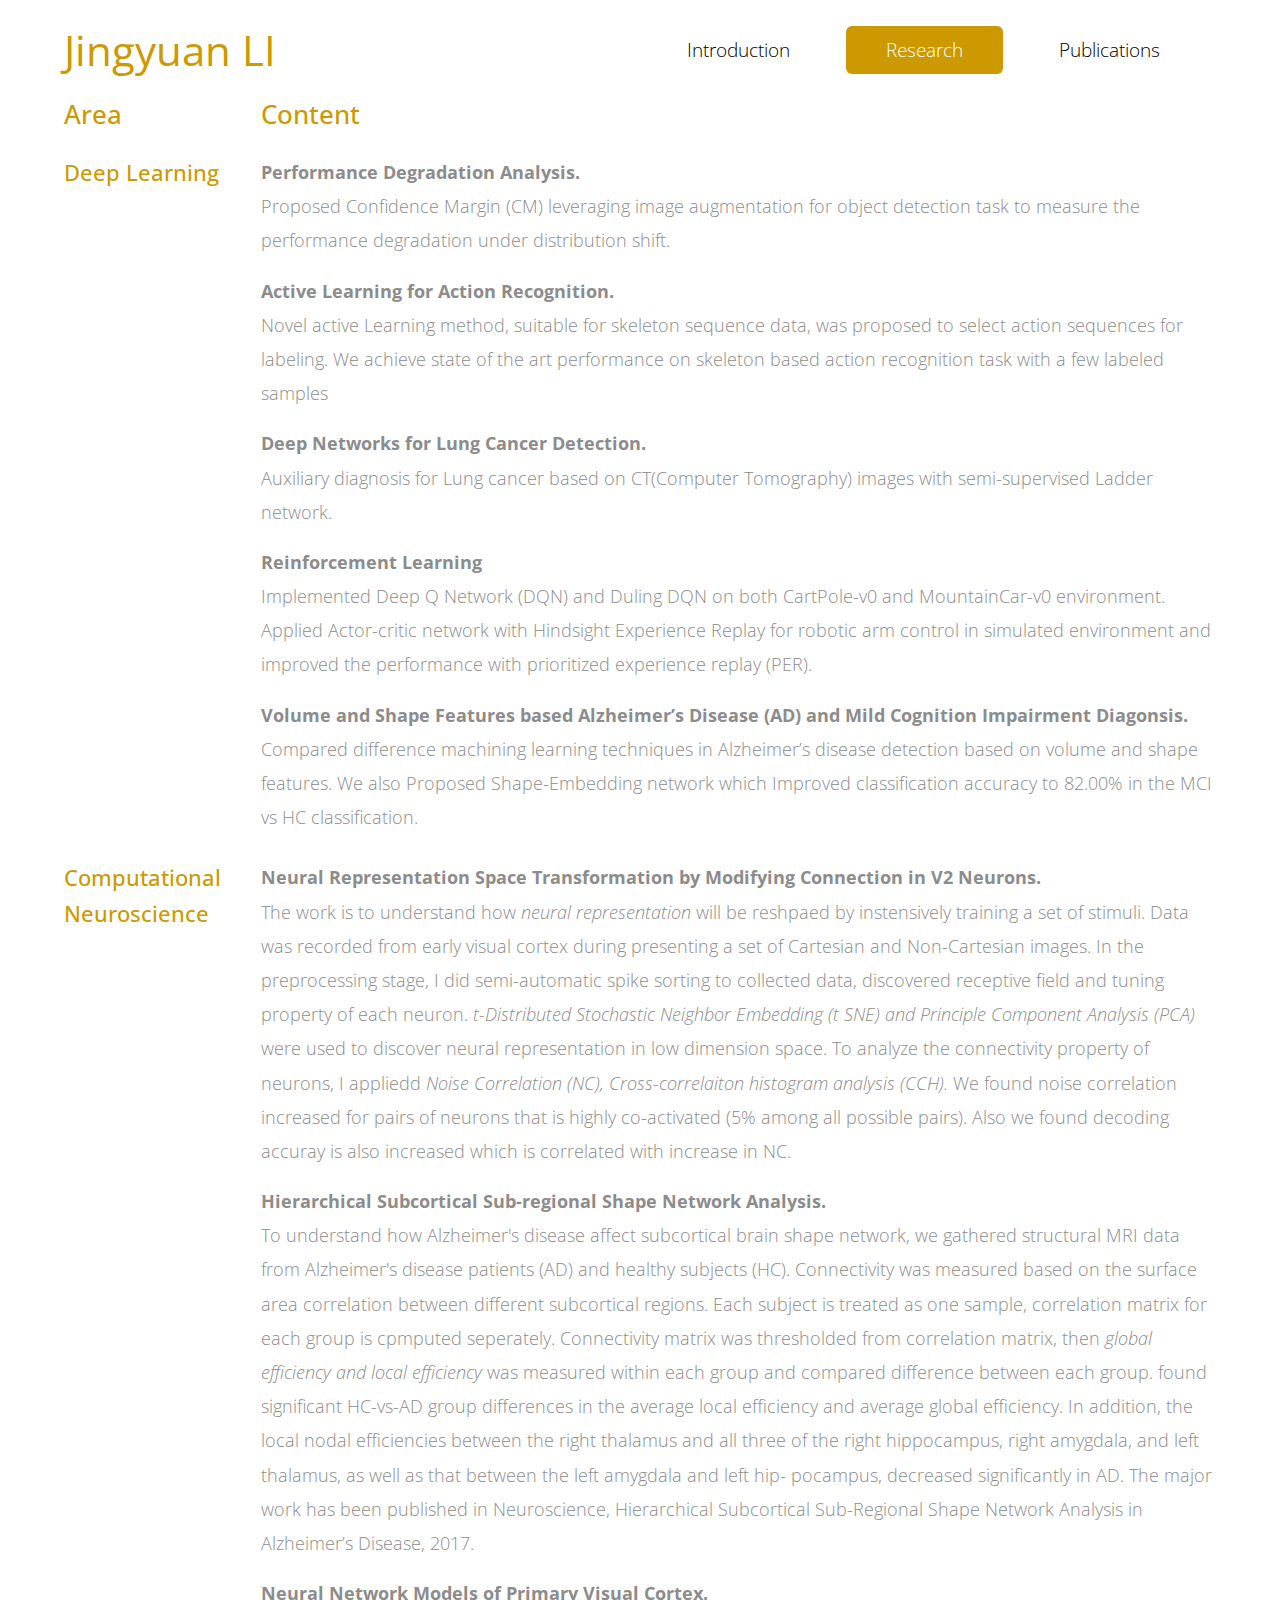
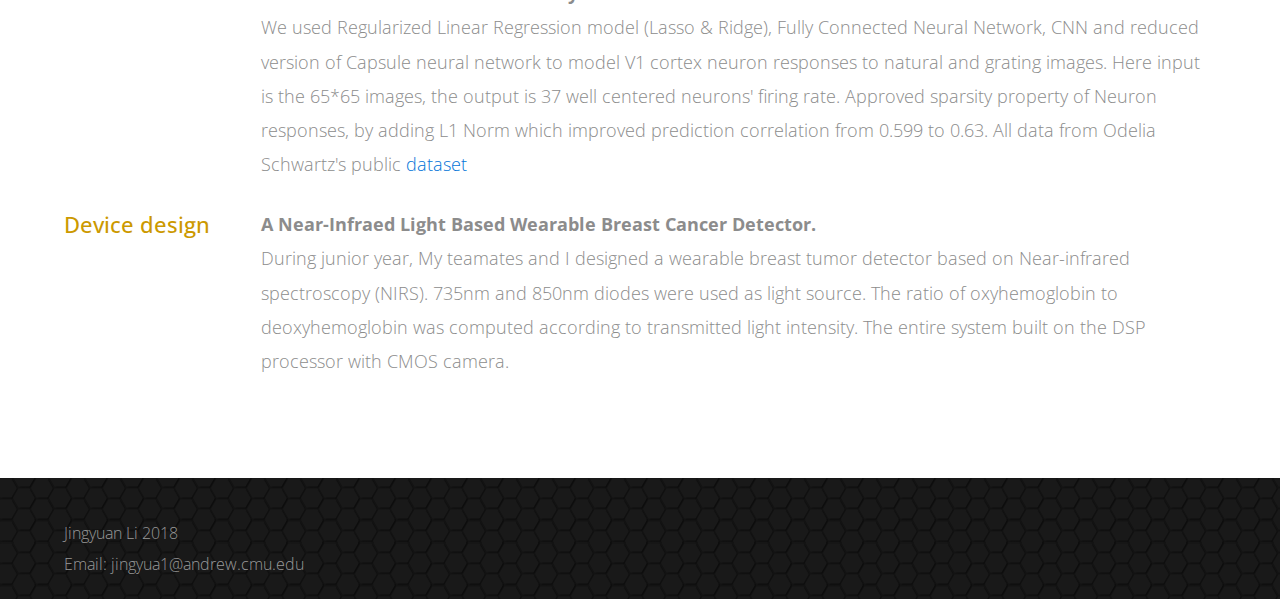
==== commit d3fe2fc8: "update file" ====
--- a/about.html
+++ b/about.html
@@ -82,6 +82,47 @@
             </div>
         </section>
 
+
+<section class="tm-section_small">
+            <div class="container-fluid">
+                <div class="row tm-2-rows-sm-swap">
+                    <div class="col-xs-2 col-sm-2 col-md-2 col-lg-2 col-xl-2 tm-2-rows-sm-down-2">
+                       
+                        <h4 class="tm-margin-b-type2 tm-gold-text">Deep Learning</h4>
+   
+                    </div>
+
+                    <div class="col-xs-10 col-sm-10 col-md-10 col-lg-10 col-xl-10 tm-2-rows-sm-down-1">
+
+                        <p> <b>Performance Degradation Analysis.</b>
+                            <br /> Proposed Confidence Margin (CM) leveraging image augmentation for object detection task to measure the performance degradation under distribution shift.</p>
+
+                        <p> <b>Active Learning for Action Recognition.</b>
+                            <br /> Novel active Learning method, suitable for skeleton sequence data, was proposed to select action sequences for labeling. We achieve state of the art performance on skeleton based action recognition task with a few labeled samples</p>
+                       
+                        <p> <b>Deep Networks for Lung Cancer Detection.</b>
+                            <br /> Auxiliary diagnosis for Lung cancer based on CT(Computer Tomography) images with semi-supervised Ladder network. <!-- The network has encoding path and decoding path dealing with feature extraction while
+                            the last layer of the model is to do classification. 
+                            The input data are two dimension images, then we want to classify each pixel into two classes normal
+                            or suspicious. --></p>
+
+                        <p> <b>Reinforcement Learning </b>
+                            <br />
+                            Implemented Deep Q Network (DQN) and Duling DQN on both CartPole-v0 and MountainCar-v0 environment. Applied Actor-critic network with Hindsight Experience Replay for robotic arm control in simulated environment
+                            and improved the performance with prioritized experience replay (PER).
+                        </p>
+                        <p> <b> Volume and Shape Features based Alzheimer’s Disease (AD) and Mild Cognition Impairment Diagonsis. </b>
+                            <br />
+                            Compared difference machining learning techniques in Alzheimer’s disease detection based on volume and shape features. We also Proposed Shape-Embedding network which Improved classification accuracy to 82.00% in the MCI vs HC classification.
+
+                    </div>
+                </div>
+
+                </div> <!-- row -->
+
+            </div>
+        </section>
+
 <section class="tm-section_small">
             <div class="container-fluid">
                 <div class="row tm-2-rows-sm-swap">
@@ -124,39 +165,7 @@
             </div>
         </section>
 
-        <section class="tm-section_small">
-            <div class="container-fluid">
-                <div class="row tm-2-rows-sm-swap">
-                    <div class="col-xs-2 col-sm-2 col-md-2 col-lg-2 col-xl-2 tm-2-rows-sm-down-2">
-                       
-                        <h4 class="tm-margin-b-type2 tm-gold-text">Artificial Neural Network</h4>
-   
-                    </div>
-
-                    <div class="col-xs-10 col-sm-10 col-md-10 col-lg-10 col-xl-10 tm-2-rows-sm-down-1">
-                       
-                        <p> <b>Deep Networks for Lung Cancer Detection.</b>
-                            <br /> Auxiliary diagnosis for Lung cancer based on CT(Computer Tomography) images with semi-supervised Ladder network. The network has encoding path and decoding path dealing with feature extraction while
-                            the last layer of the model is to do classification. 
-                            The input data are two dimension images, then we want to classify each pixel into two classes normal
-                            or suspicious.</p>
-
-                        <p> <b>Reinforcement Learning </b>
-                            <br />
-                            Implemented Deep Q Network (DQN) and Duling DQN on both CartPole-v0 and MountainCar-v0 environment. Applied Actor-critic network with Hindsight Experience Replay for robotic arm control in simulated environment
-                            and improved the performance with prioritized experience replay (PER).
-                        </p>
-                        <p> <b> Volume and Shape Features based Alzheimer’s Disease (AD) and Mild Cognition Impairment Diagonsis. </b>
-                            <br />
-                            Compared difference machining learning techniques in Alzheimer’s disease detection based on volume and shape features. We also Proposed Shape-Embedding network which Improved classification accuracy to 82.00% in the MCI vs HC classification.
-
-                    </div>
-                </div>
-
-                </div> <!-- row -->
-
-            </div>
-        </section>
+        
 
         <section class="tm-section_small">
             <div class="container-fluid">
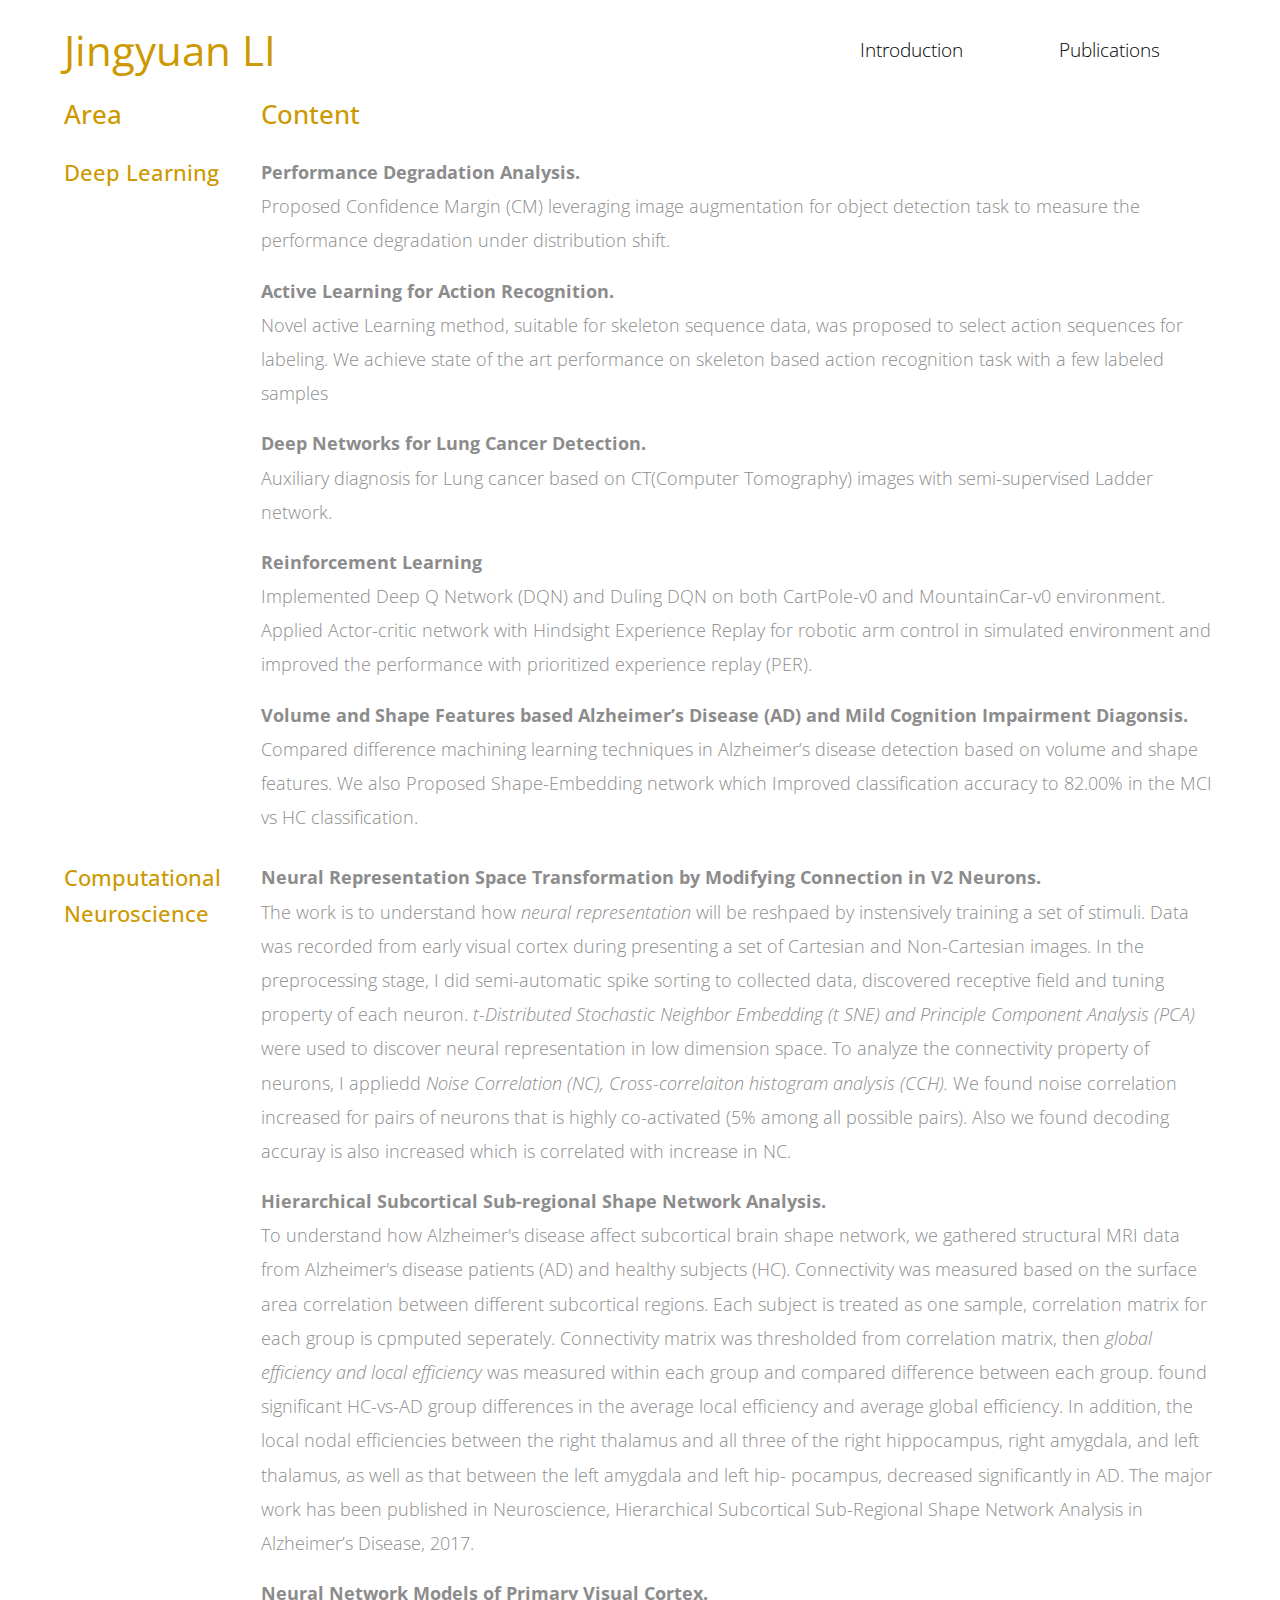
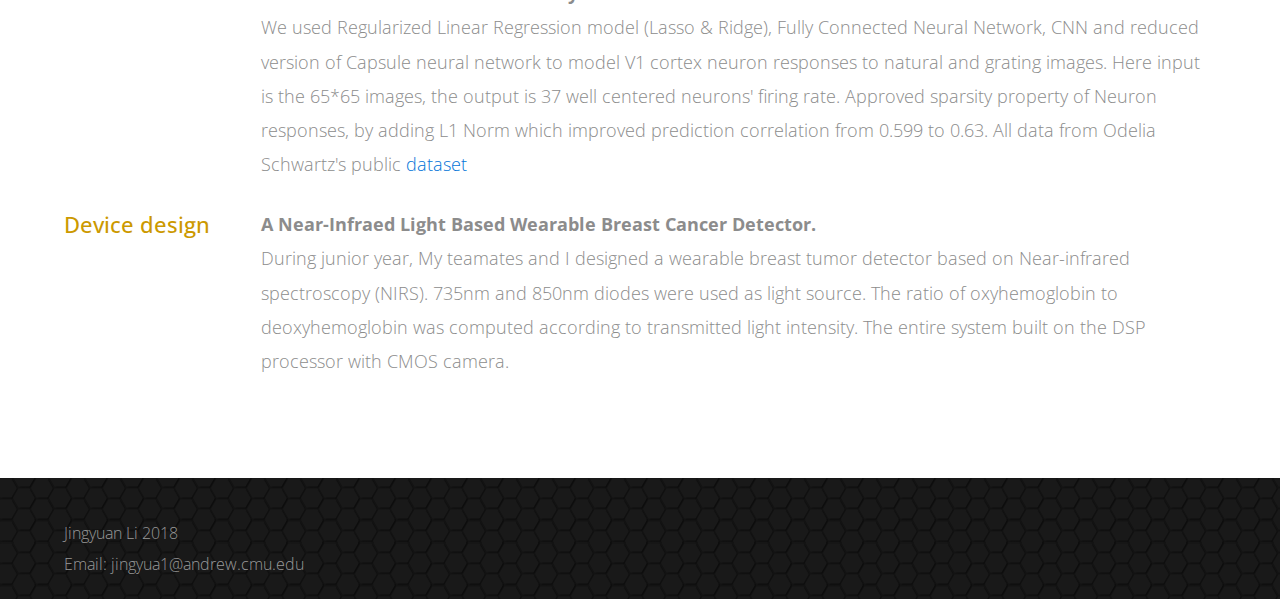
==== commit 5ba9fc0b: "Dec2022" ====
--- a/about.html
+++ b/about.html
@@ -42,9 +42,9 @@
                                 <li class="nav-item">
                                     <a href="index.html" class="nav-link">Introduction</a>
                                 </li>
-                                <li class="nav-item active">
+<!--                                 <li class="nav-item active">
                                     <a href="about.html" class="nav-link">Research</a>
-                                </li>
+                                </li> -->
                                 <li class="nav-item">
                                     <a href="blog.html" class="nav-link">Publications</a>
                                 </li>
